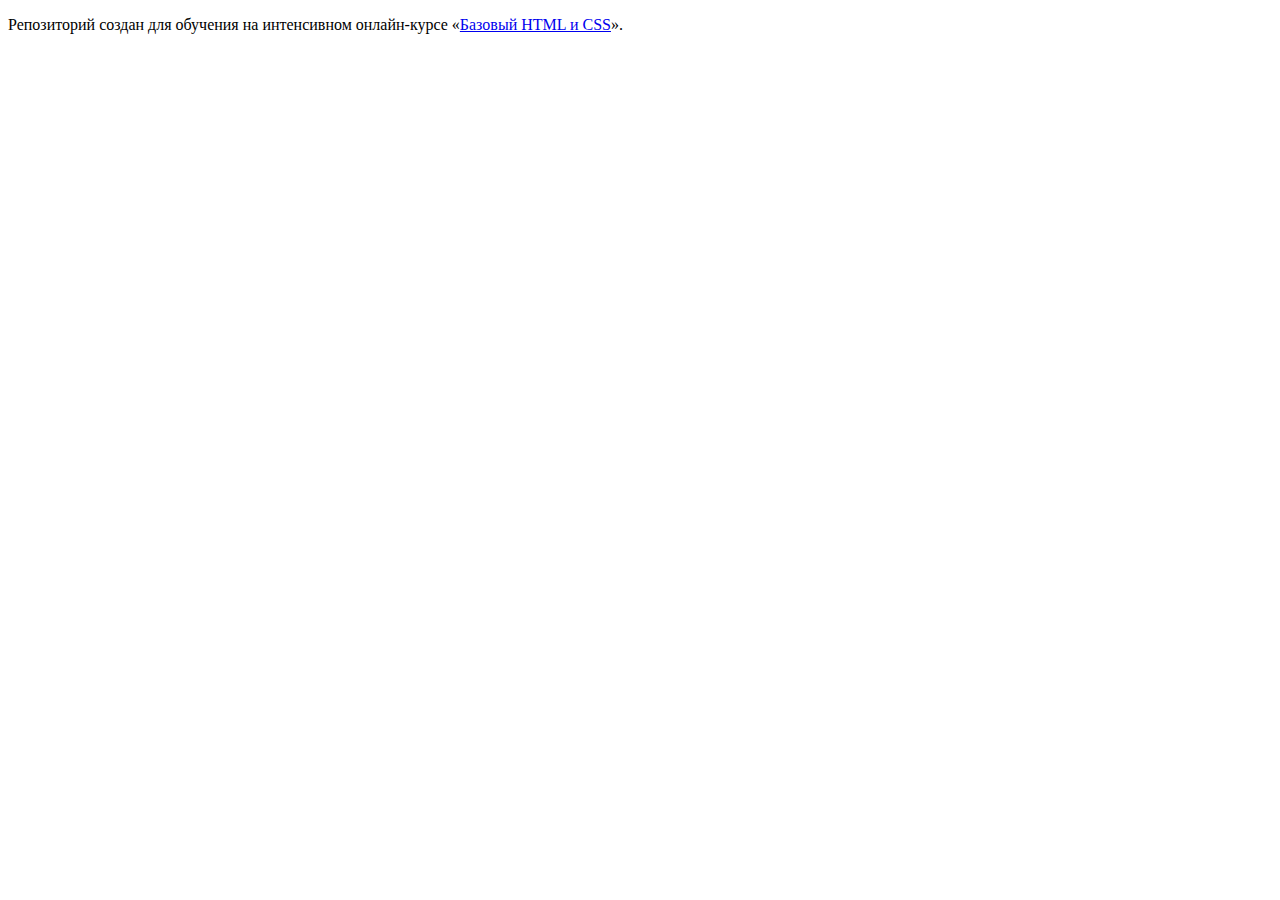
==== index.html @ 4cd9c659 ":hatching_chick:" ====
<!DOCTYPE html>
<html lang="ru">
  <head>
    <meta charset="utf-8">
    <title>HTML Academy: Нёрдс</title>
  </head>
  <body>

    <p>Репозиторий создан для обучения на интенсивном онлайн‑курсе «<a href="https://htmlacademy.ru/intensive/htmlcss">Базовый HTML и CSS</a>».</p>

  </body>
</html>
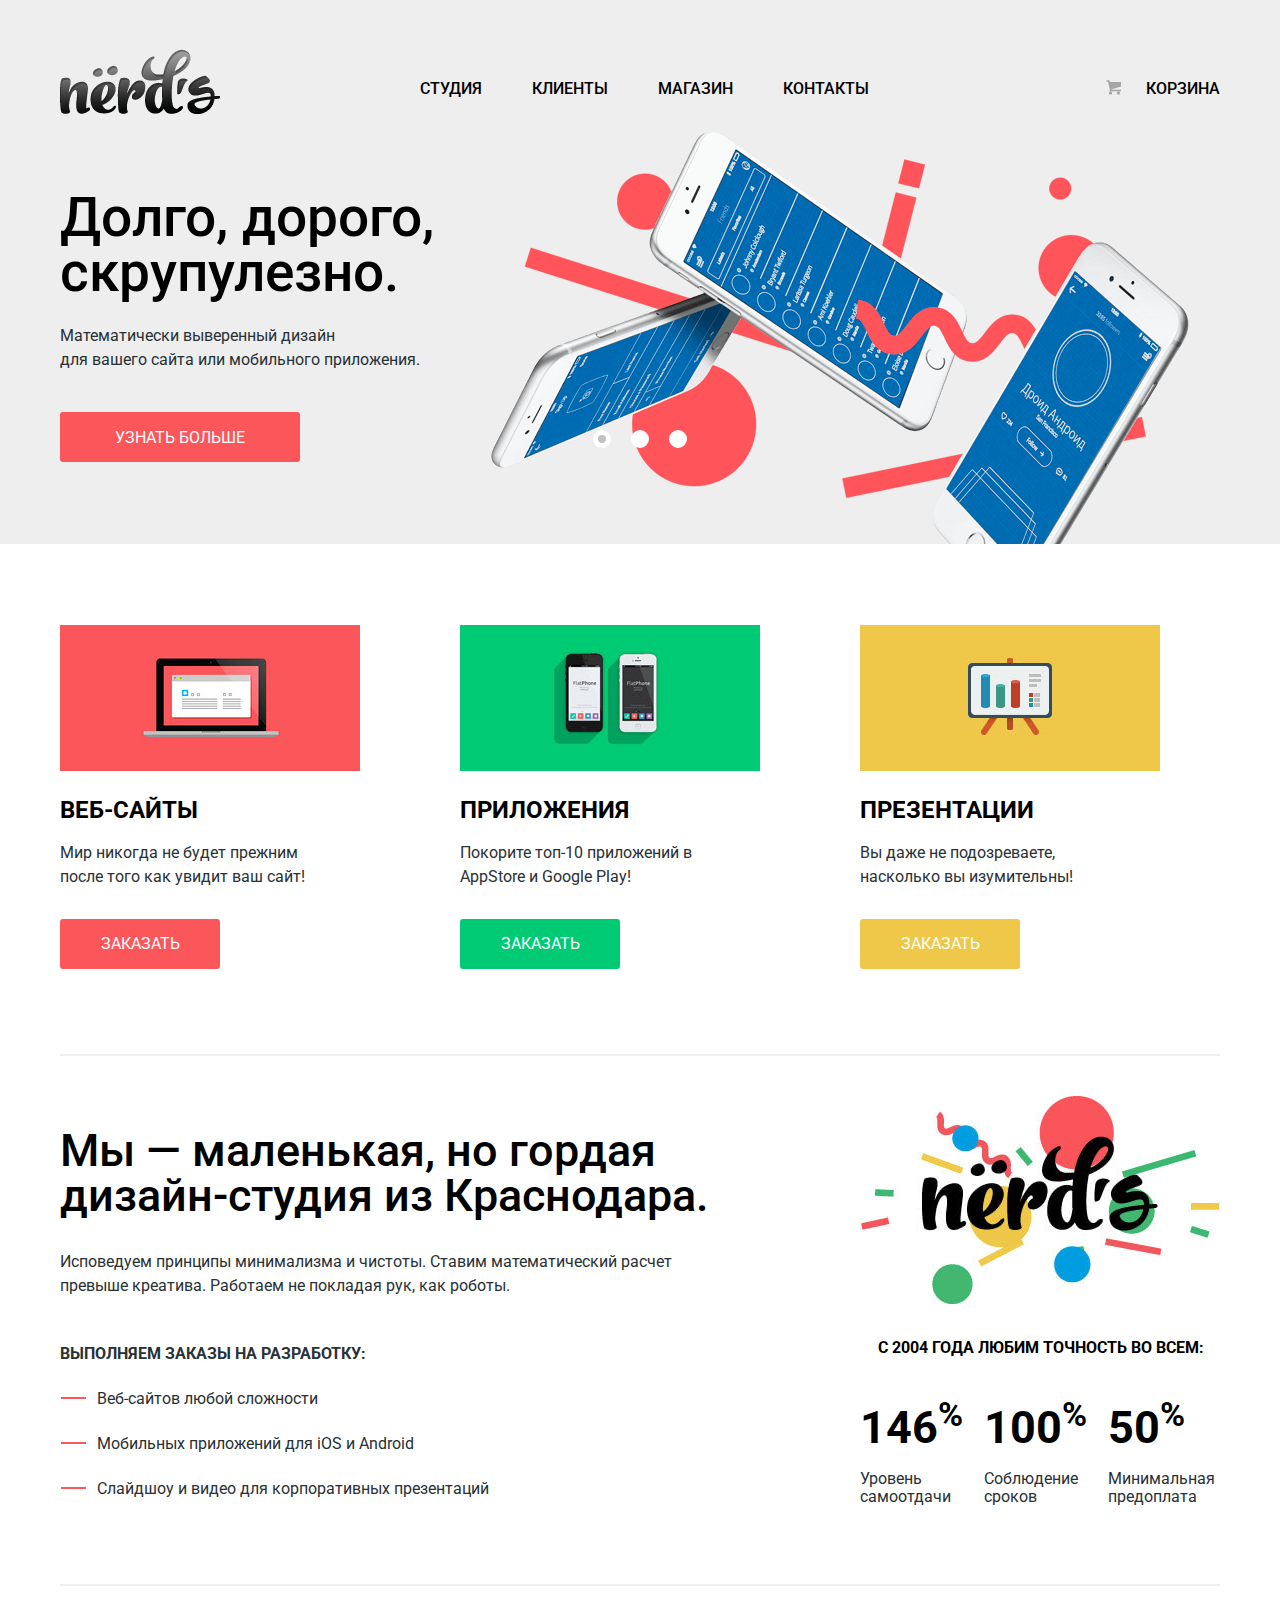
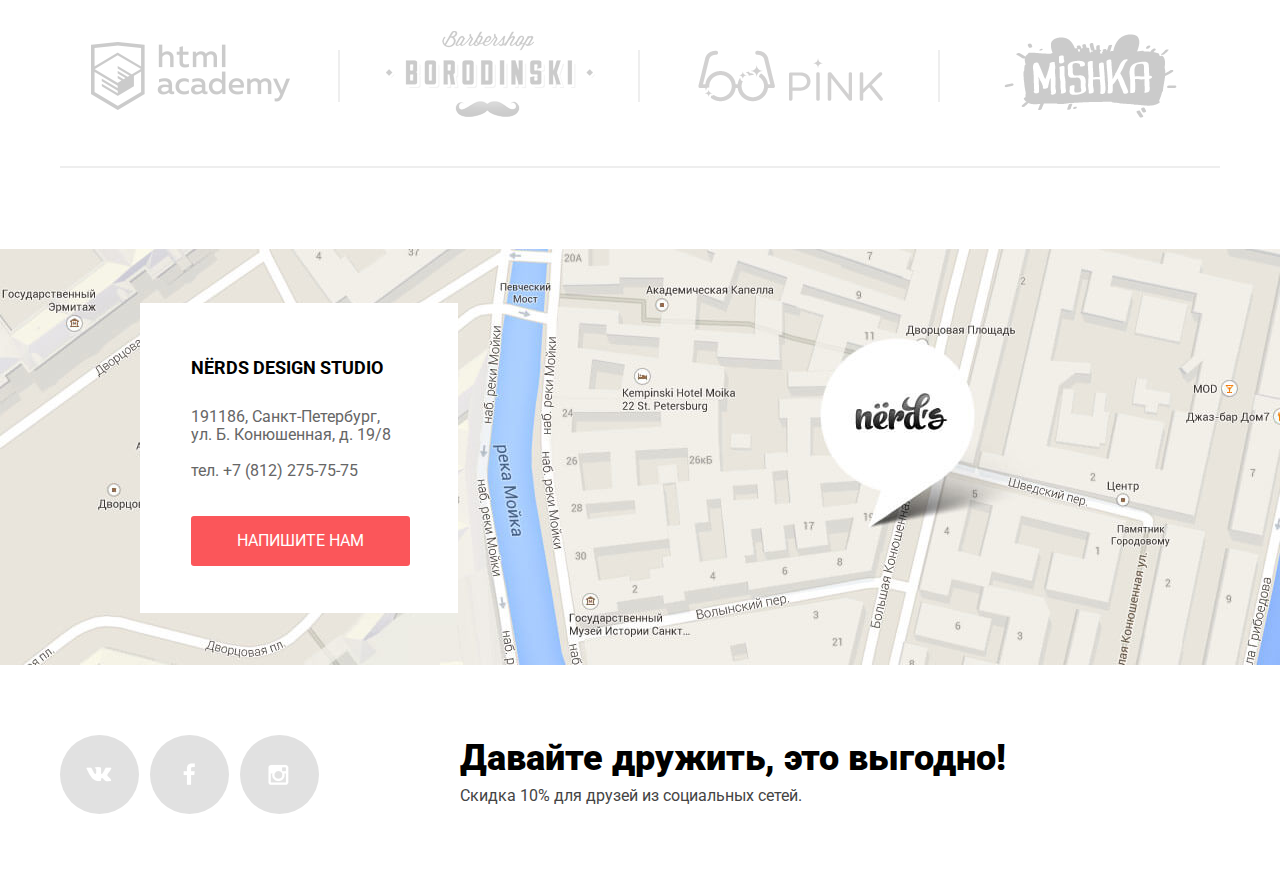
==== commit c55d94b2: "Финальная верстка" ====
--- a/index.html
+++ b/index.html
@@ -2,11 +2,174 @@
 <html lang="ru">
   <head>
     <meta charset="utf-8">
-    <title>HTML Academy: Нёрдс</title>
+    <title>HTML Academy: Нёрдс - Главная</title>
+    <link href="https://fonts.googleapis.com/css?family=Roboto:400,500,700&amp;subset=cyrillic-ext" rel="stylesheet">
+    <link href="css/normalize.css" rel="stylesheet">
+    <link href="css/style.css" rel="stylesheet">
+    <link rel="shortcut icon" href="img/favicon.png" type="image/png">
   </head>
   <body>
-
-    <p>Репозиторий создан для обучения на интенсивном онлайн‑курсе «<a href="https://htmlacademy.ru/intensive/htmlcss">Базовый HTML и CSS</a>».</p>
-
+    <header class="main-header">
+      <div class="container clearfix">
+        <img class="logo-main-page" src="img/logo.png" width="160" height="65" alt="Нёрдс">
+        <nav class="main-menu">
+          <ul>
+            <li>
+              <a href="#">Студия</a>
+            </li>
+            <li>
+              <a href="#">Клиенты</a>
+            </li>
+            <li>
+              <a href="nerds-catalog.html">Магазин</a>
+            </li>
+            <li>
+              <a href="#">Контакты</a>
+            </li>
+          </ul>
+        </nav>
+        <div class="cart-block">
+          <a href="#" class="cart">Корзина</a>
+        </div>
+        <div class="slider">
+            <input type="radio" id="btn-1" name="toggle" checked>
+            <input type="radio" id="btn-2" name="toggle">
+            <input type="radio" id="btn-3" name="toggle">
+          <div class="slider-controls">
+            <label for="btn-1"></label>
+            <label for="btn-2"></label>
+            <label for="btn-3"></label>
+          </div>
+          <div class="slides">
+            <div class="slider-item">
+              <h2 class="slider-title">Долго, дорого, скрупулезно.</h2>
+              <p>Математически выверенный дизайн<br>
+              для вашего сайта или мобильного приложения.</p>
+              <a href="#" class="button know-more">Узнать больше</a>
+            </div>
+            <div class="slider-item">
+              <h2 class="slider-title">Любим математику как никто другой.</h2>
+              <p>Никакого креатива, только математические формулы
+              для расчета идеальных пропорций.</p>
+              <a href="#" class="button know-more">Узнать больше</a>
+            </div>
+            <div class="slider-item">
+              <h2 class="slider-title">Только ночь,<br> только хардкор.</h2>
+              <p>Работать днем, как все? Мы против этого.<br>
+              Ближе к полуночи работа только начинается.</p>
+              <a href="#" class="button know-more">Узнать больше</a>
+            </div>
+          </div>
+        </div>
+      </div>
+    </header>
+    <main>
+      <div class="container above-map">
+        <section class="features clearfix">
+          <div class="feature-item feature-cite">
+            <h2 class="feature-name">Веб-сайты</h2>
+            <p>Мир никогда не будет прежним<br>
+            после того как увидит ваш сайт!</p>
+            <a href="#" class="button btn-cite">Заказать</a>
+          </div>
+          <div class="feature-item feature-app">
+            <h2 class="feature-name">Приложения</h2>
+            <p>Покорите топ-10 приложений в<br>
+            AppStore и Google Play!</p>
+            <a href="#"  class="button btn-app">Заказать</a>
+          </div>
+          <div class="feature-item feature-present">
+            <h2 class="feature-name">Презентации</h2>
+            <p>Вы даже не подозреваете,<br>
+            насколько вы изумительны!</p>
+            <a  href="#" class="button btn-present">Заказать</a>
+          </div>
+        </section>
+        <div class="index-content clearfix">
+          <div class="index-content-left">
+            <h2 class="index-content-title">Мы — маленькая, но гордая
+            дизайн-студия из Краснодара.</h2>
+            <p>Исповедуем принципы минимализма и чистоты. Ставим математический расчет
+            превыше креатива. Работаем не покладая рук, как роботы.</p>
+            <div class="products">
+              <b>Выполняем заказы на разработку:</b>
+              <ul class="products-list">
+                <li>Веб-сайтов любой сложности</li>
+                <li>Мобильных приложений для iOS и Android</li>
+                <li>Слайдшоу и видео для корпоративных презентаций</li>
+              </ul>
+            </div>
+          </div>
+          <div class="advantages-list">
+            <img src="img/nerds-illustration.jpg" width="360" height="208" alt="Нёрдс-лого">
+            <h2 class="advantages-list-title">с 2004 года Любим точность во всем:</h2>
+            <div class="advantages-item">
+              <b class="advantages-title">146<sup>%</sup></b>
+              <span class="advantages-discr">Уровень самоотдачи</span>
+            </div>
+            <div class="advantages-item">
+              <b class="advantages-title">100<sup>%</sup></b>
+              <span class="advantages-discr">Соблюдение сроков</span>
+            </div>
+            <div class="advantages-item">
+              <b class="advantages-title">50<sup>%</sup></b>
+              <span class="advantages-discr">Минимальная предоплата</span>
+            </div>
+          </div>
+        </div>
+        <div class="partners">
+          <a href="https://htmlacademy.ru/intensive/htmlcss"><img src="img/html-academy-logo.png" alt="HTML Academy" width="199" height="68"></a>
+          <a href="#"><img src="img/borodinski-logo.png" width="209" height="90" alt="Borodinski"></a>
+          <a href="#"><img src="img/pink-logo.png" width="185" height="52" alt="Pink"></a>
+          <a href="#"><img src="img/mishka-logo.png" width="173" height="84" alt="Mishka"></a>
+        </div>
+      </div>
+      <div class="map">
+        <img src="img/map.jpg" width="1440" height="416" alt="191186, Санкт-Петербург, ул. Б. Конюшенная, д. 19/8">
+        <iframe class="interactive-map" src="https://www.google.com/maps/embed?pb=!1m14!1m8!1m3!1d7994.423702813197!2d30.325004!3d59.938681!3m2!1i1024!2i768!4f13.1!3m3!1m2!1s0x4696310fca5ba729%3A0xea9c53d4493c879f!2z0JHQvtC70YzRiNCw0Y8g0JrQvtC90Y7RiNC10L3QvdCw0Y8g0YPQuy4sIDE5LCDQodCw0L3QutGCLdCf0LXRgtC10YDQsdGD0YDQsywg0KDQvtGB0YHQuNGPLCAxOTExODY!5e0!3m2!1sru!2s!4v1494169253125" width="1440" height="416" style="border:0;" allowfullscreen>
+        </iframe>
+        <div class="contacts-field">
+          <h2>Nёrds design studio</h2>
+          <p>191186, Санкт-Петербург,<br>
+        ул. Б. Конюшенная, д. 19/8</p>
+          <p>тел. +7 (812) 275-75-75</p>
+          <a href="writeus.html" class="button contact-us">Напишите нам</a>
+        </div>
+      </div>
+    </main>
+    <footer class="main-footer">
+      <div class="container clearfix">
+        <section class="footer-social">
+          <a href="#" class="social-btn social-btn-vk"><i></i>Вконтакте</a>
+          <a href="#" class="social-btn social-btn-fb"><i></i>Фейсбук</a>
+          <a href="#" class="social-btn social-btn-inst"><i></i>Инстаграм</a>
+        </section>
+        <section class="footer-friends">
+          <h2>Давайте дружить, это выгодно!</h2>
+          <p>Скидка 10% для друзей из социальных сетей.</p>
+        </section>
+      </div>
+    </footer>
+    <div class="modal-content">
+      <button class="close-btn" type="button">Закрыть</button>
+      <form class="form-contact" action="#" method="post">
+        <h2>Напишите нам</h2>
+        <p class="form-name">
+          <label for="type-name">Ваше имя:</label>
+          <input name="your-name" id="type-name" type="text" placeholder="Представьтесь, пожалуйста">
+        </p>
+        <p class="form-e-mail">
+          <label for="type-e-mail">Ваш e-mail:</label>
+          <input name="e-mail" id="type-e-mail" type="email" placeholder="Для отправки ответа">
+        </p>
+        <p class="form-message">
+          <label for="type-message">Текст письма:</label>
+          <textarea name="mail-content" id="type-message" rows="5" placeholder="В свободной форме"></textarea>
+        </p>
+        <input class="button send-it" type="submit" value="Отправить">
+      </form>
+    </div>
+    <script src="js/scripts.min.js">
+    </script>
   </body>
 </html>
--- a/css/style.css
+++ b/css/style.css
@@ -0,0 +1,1470 @@
+body {
+  min-width: 1200px;
+  margin: 0;
+
+  font-family: Roboto, Arial, sans-serif;
+  font-size: 16px;
+  line-height: 24px;
+  font-weight: 400;
+  color: #283136;
+
+  background: #ffffff;
+}
+
+.feature-name {
+  font-size: 24px;
+  line-height: 30px;
+  font-weight: 700;
+  color: #000000;
+}
+
+.main-header {
+  background-color: #eeeeee;
+  margin-bottom: 60px;
+}
+
+.container {
+  width: 1160px;
+  padding: 0 20px;
+  margin: 0 auto;
+}
+
+.clearfix::after {
+  content: "";
+  display: table;
+  clear: both;
+}
+
+.logo-main-page {
+  float: left;
+  margin-top: 49px;
+  margin-right: 200px;
+
+  width: 160px;
+  height: 65px;
+}
+
+.logo {
+  float: left;
+  margin-top: 49px;
+  margin-right: 200px;
+
+  width: 160px;
+  height: 65px;
+}
+
+.logo:hover {
+  opacity: 0.8;
+}
+
+.logo:active {
+  opacity: 0.3;
+}
+
+.main-menu {
+  float: left;
+  margin-top: 74px;
+
+  width: 600px;
+}
+
+.main-menu ul {
+  margin: 0;
+  padding: 0;
+  list-style: none;
+
+  font-size: 0;
+}
+
+.main-menu li {
+  display: inline-block;
+  margin-right: 50px;
+
+  vertical-align: top;
+
+  font-size: 16px;
+  line-height: 30px;
+  font-weight: 500;
+  text-transform: uppercase;
+}
+
+.main-menu li:last-child {
+  margin-right: 0;
+}
+
+.main-menu a {
+  display: block;
+  padding-bottom: 5px;
+
+  color: #000000;
+  text-decoration: none;
+}
+
+.main-menu a:hover {
+  color: #fb565a;
+}
+
+.main-menu a:active {
+  color: #000000;
+  opacity: 0.3;
+}
+
+.cart-block {
+  float: right;
+  margin-top: 74px;
+
+
+  max-width: 160px;
+}
+
+.cart {
+  display: inline-block;
+  vertical-align: top;
+  padding-left: 86px;
+  position: relative;
+
+
+  font-size: 16px;
+  line-height: 30px;
+  font-weight: 500;
+  color: #000000;
+  text-transform: uppercase;
+  text-decoration: none;
+}
+
+.cart:hover {
+  color: #fb565a;
+}
+
+.cart:active {
+  color: rgba(0,0,0,0.3);
+}
+
+.cart::before {
+  content: "";
+
+  position: absolute;
+  width: 15px;
+  height: 15px;
+
+
+  top: 6px;
+  left: 46px;
+  background: url("../img/sprite.png") no-repeat -20px -20px;
+}
+
+.current-place {
+  border-bottom: 2px solid #fb565a;
+}
+
+.slider {
+  position: relative;
+  width: 1160px;
+  height: 430px;
+  clear: both;
+}
+
+.slider input[type=radio] {
+  position:absolute;
+  opacity:0;
+}
+
+.slider-controls {
+  position: absolute;
+  bottom: 96px;
+  width: 200px;
+  height: 18px;
+
+  left: 50%;
+  margin-left: -100px;
+  text-align: center;
+  z-index: 1000;
+}
+
+.slider-controls label {
+  display: inline-block;
+  width: 8px;
+  height: 8px;
+  margin: 0 8px;
+  border: 5px solid white;
+  border-radius: 50%;
+  background: white;
+  vertical-align: top;
+  border-radius: 50%;
+  cursor: pointer;
+}
+
+#btn-1:checked ~ .slider-controls label[for="btn-1"],
+#btn-2:checked ~ .slider-controls label[for="btn-2"],
+#btn-3:checked ~ .slider-controls label[for="btn-3"] {
+  background: #c1c1c1;
+}
+
+.slider-item {
+  position: absolute;
+  top: 0;
+  left: 0;
+  width: 100%;
+  height: 100%;
+  overflow: hidden;
+}
+
+.slider-title {
+  margin: 0;
+  margin-top: 76px;
+  margin-bottom: 24px;
+  width: 530px;
+
+  font-size: 55px;
+  line-height: 55px;
+  font-weight: 500;
+  color: #000000;
+}
+
+.slider-item p {
+  margin: 0;
+  padding: 0;
+  margin-bottom: 40px;
+
+  width: 420px;
+
+  color: #283136;
+  font-size: 16px;
+  line-height: 24px;
+  font-weight: 400;
+}
+
+.slider-item:nth-child(1) {
+  background-image: url("../img/slide1.png");
+  background-repeat: no-repeat;
+  background-position: 431px 17px;
+}
+
+.slider-item:nth-child(2) {
+  background-image: url("../img/slide2.png");
+  background-repeat: no-repeat;
+  background-position: 496px 0;
+}
+
+.slider-item:nth-child(3) {
+  background-image: url("../img/slide3.png");
+  background-repeat: no-repeat;
+  background-position: 401px 18px;
+}
+
+.slider-item {
+  display: none;
+}
+
+#btn-1:checked ~ .slides .slider-item:nth-child(1) {
+  display: block;
+}
+#btn-2:checked ~ .slides .slider-item:nth-child(2) {
+  display: block;
+}
+#btn-3:checked ~ .slides .slider-item:nth-child(3) {
+  display: block;
+}
+
+.button {
+  display: block;
+
+  font-family: Roboto, Arial, sans-serif;
+  color: #ffffff;
+  font-size: 16px;
+  line-height: 18px;
+  text-transform: uppercase;
+  text-decoration: none;
+  border: none;
+  border-radius: 3px;
+  cursor: pointer;
+}
+
+.know-more {
+  width: 240px;
+  padding: 17px 51px 15px;
+  text-align: center;
+  box-sizing: border-box;
+
+  background-color: #fb565a;
+}
+
+.know-more:hover {
+  background-color: #e74246;
+}
+
+.know-more:active {
+  box-shadow: inset 0 3px 0 0 #c13135;
+  background-color: #d7373b;
+  color: rgba(255,255,255,0.3);
+}
+
+.catalog-title {
+  font-size: 55px;
+  line-height: 55px;
+  font-weight: 500;
+  color: #000000;
+
+  text-align: center;
+
+  clear: both;
+  width: 760px;
+  margin: 0 auto;
+  padding-top: 75px;
+  padding-bottom: 110px;
+}
+
+.features {
+  margin-top: 81px;
+  margin-bottom: 40px;
+  padding-bottom: 85px;
+  border-bottom: 2px solid #eeeeee;
+}
+
+.feature-item {
+  float: left;
+  width: 300px;
+  margin-right: 100px;
+}
+
+.feature-item:last-child {
+  margin-right: 0;
+}
+
+.feature-cite {
+  background: url("../img/feature-1.jpg") no-repeat 0 0;
+}
+
+.feature-app {
+  background: url("../img/feature-2.jpg") no-repeat 0 0;
+}
+
+.feature-present {
+  background: url("../img/feature-3.jpg") no-repeat 0 0;
+}
+
+.feature-name {
+  text-transform: uppercase;
+  margin: 0;
+  margin-top: 170px;
+}
+
+.feature-item p {
+  margin-bottom: 30px;
+}
+
+.btn-cite {
+  width: 160px;
+  padding: 16px 39px;
+  text-align: center;
+  box-sizing: border-box;
+  background-color: #fb565a;
+}
+
+.btn-cite:hover {
+  background-color: #e74246;
+}
+
+.btn-cite:active {
+  box-shadow: inset 0 3px 0 0 #c13135;
+  background-color: #d7373b;
+  color: rgba(255,255,255,0.3);
+}
+
+.btn-app {
+  width: 160px;
+  padding: 16px 39px;
+  text-align: center;
+  box-sizing: border-box;
+  background-color: #00ca74;
+}
+
+.btn-app:hover {
+  background-color: #00bc6c;
+}
+
+.btn-app:active {
+  box-shadow: inset 0 3px 0 0 #009958;
+  background-color: #00aa62;
+  color: rgba(255,255,255,0.3);
+}
+
+
+.btn-present {
+  width: 160px;
+  padding: 16px 39px;
+  text-align: center;
+  box-sizing: border-box;
+  background-color: #efc84a;
+}
+
+.btn-present:hover {
+  background-color: #eab534;
+}
+
+.btn-present:active {
+  box-shadow: inset 0 3px 0 0 #ce961f;
+  background-color: #e5a722;
+  color: rgba(255,255,255,0.3);
+}
+
+.index-content {
+  padding-bottom: 75px;
+}
+
+.index-content-left {
+  float: left;
+  width: 680px;
+}
+
+.index-content-title {
+  margin-top: 32px;
+  margin-bottom: 32px;
+  font-size: 45px;
+  font-weight: 500;
+  line-height: 45px;
+  color: #000000;
+}
+
+.index-content-left p {
+  margin-bottom: 44px;
+}
+
+.products b {
+  display: block;
+
+  font-size: 16px;
+  line-height: 24px;
+  font-weight: 700;
+  text-transform: uppercase;
+}
+
+.products ul {
+  margin: 0;
+  padding: 0;
+  list-style: none;
+}
+
+.products li {
+  margin-top: 21px;
+  padding-left: 37px;
+
+  position: relative;
+}
+
+.products li::before {
+  content: "";
+
+  position: absolute;
+
+  width: 25px;
+  height: 2px;
+
+  top: 10px;
+  left: 1px;
+
+  background-color: #fb565a;
+}
+
+.advantages-list {
+  float: right;
+  width: 360px;
+}
+
+.advantages-list-title {
+  font-size: 16px;
+  line-height: 24px;
+  color: #000000;
+  font-weight: 700;
+  text-transform: uppercase;
+
+  margin-top: 25px;
+  margin-bottom: 45px;
+  margin-left: 18px;
+}
+
+.advantages-item {
+  display: inline-block;
+  margin-right: 20px;
+  width: 100px;
+}
+
+.advantages-item:last-child {
+  margin-right: 0;
+}
+
+.advantages-title {
+  display: block;
+  margin-bottom: 20px;
+
+  font-size: 45px;
+  line-height: 45px;
+  font-weight: 700;
+  color: #000000;
+}
+
+.advantages-discr {
+  display: block;
+
+  font-size: 16px;
+  line-height: 18px;
+}
+
+.map {
+  margin: 0 auto;
+  width: 1440px;
+  height: 416px;
+}
+
+.partners {
+  display: flex;
+  flex-direction: row;
+  flex-wrap: wrap;
+  justify-content: flex-start;
+  align-items: center;
+
+  margin-bottom: 80px;
+  min-height: 178px;
+  padding-top: 2px;
+
+  border-top: 2px solid #eeeeee;
+  border-bottom: 2px solid #eeeeee;
+}
+
+.partners a {
+  display: flex;
+  position: relative;
+  box-sizing: border-box;
+  width: 280px;
+  margin-right: 20px;
+  padding-right: 20px;
+  margin-bottom: 3px;
+}
+
+.partners a:nth-child(4n) {
+  padding-right: 0;
+  width: 260px;
+  margin-right: 0;
+}
+
+.partners a::after {
+  content: "";
+  position: absolute;
+
+  width: 2px;
+  height: 52px;
+
+  top: 50%;
+  left: 278px;
+  margin-top: -26px;
+  background-color: #eeeeee;
+}
+
+.partners a:nth-child(4n)::after {
+  content: "";
+  display: none;
+}
+
+.partners img {
+  margin-left: auto;
+  margin-right: auto;
+
+  opacity: 0.2;
+}
+
+.partners img:hover {
+  opacity: 1;
+}
+
+.partners img:active {
+  opacity: 0.1;
+}
+
+.map {
+  position: relative;
+}
+
+.interactive-map {
+  position: absolute;
+  top: 0;
+  left: 0;
+  z-index: 10;
+}
+
+.contacts-field {
+  position: absolute;
+  left: 140px;
+  top: 54px;
+
+  width: 318px;
+  background-color: #ffffff;
+  z-index: 20;
+}
+
+.contacts-field h2 {
+  margin: 0;
+  padding: 0;
+  margin-top: 50px;
+  margin-bottom: 25px;
+  margin-left: 51px;
+
+  color: #000000;
+  font-size: 18px;
+  line-height: 30px;
+  font-weight: 700;
+  text-transform: uppercase;
+}
+
+.contacts-field p {
+  margin: 0;
+  padding: 0;
+  margin-left: 51px;
+  margin-bottom: 18px;
+
+  color: #666666;
+  font-size: 16px;
+  line-height: 18px;
+  font-weight: 400;
+}
+
+.contact-us {
+  width: 219px;
+  padding: 16px 40px;
+  box-sizing: border-box;
+  text-align: center;
+  background-color: #fb565a;
+  margin-top: 36px;
+  margin-left: 51px;
+  margin-bottom: 47px;
+  outline: none;
+}
+
+.contact-us:hover {
+  background-color: #e74246;
+}
+
+.contact-us:active {
+  box-shadow: inset 0 3px 0 0 #c13135;
+  background-color: #d7373b;
+  color: rgba(255,255,255,0.3);
+}
+
+.modal-content {
+  display: none;
+  position: fixed;
+  z-index: 2000;
+  width: 960px;
+  box-sizing: border-box;
+  bottom: 180px;
+  left: 50%;
+  margin-left: -480px;
+  background-color: #ffffff;
+  padding-left: 100px;
+  padding-right: 100px;
+  box-shadow: 0 15px 60px -2px #616262;
+}
+
+.modal-content-show {
+  display: block;
+}
+
+.close-btn {
+  position: absolute;
+  width: 21px;
+  height: 21px;
+
+  top: 78px;
+  right: 90px;
+
+  font-size: 0;
+  cursor: pointer;
+  border: none;
+  outline: none;
+  background: url("../img/sprite.png") no-repeat -20px -83px;
+  opacity: 0.3;
+}
+
+.close-btn:hover {
+  opacity: 1;
+}
+
+.close-btn:active {
+  opacity: 0.1;
+}
+
+.form-contact {
+  font-family: Roboto, Arial, sans-serif;
+  font-size: 0;
+}
+
+.form-contact h2 {
+  font-size: 45px;
+  line-height: 45px;
+  font-weight: 500;
+  color: #000000;
+
+  padding: 0;
+  margin: 0;
+  margin-top: 64px;
+  margin-bottom: 35px;
+}
+
+.form-contact label {
+  font-family: Roboto, Arial, sans-serif;
+  font-size: 16px;
+  line-height: 18px;
+  font-weight: 700;
+  color: #000000;
+  margin-bottom: 10px;
+}
+
+.form-name, .form-e-mail {
+  display: inline-block;
+  width: 360px;
+}
+
+.form-name input, .form-e-mail input {
+  width: 360px;
+  margin: 0;
+  box-sizing: border-box;
+  padding: 15px;
+
+  font-family: Roboto, Arial, sans-serif;
+  font-size: 16px;
+  line-height: 18px;
+  font-weight: 400;
+  color: rgba(68,68,68,0.5);
+
+  outline: none;
+  border: 2px solid #d7dcde;
+  border-radius: 5px;
+}
+
+.form-name {
+  padding: 0;
+  margin: 0;
+  margin-right: 40px;
+}
+
+.form-e-mail {
+  padding: 0;
+  margin: 0;
+}
+
+.form-message {
+  width: 960px;
+  margin-top: 33px;
+  margin-bottom: 47px;
+}
+
+.form-message textarea {
+  display: block;
+  width: 760px;
+  box-sizing: border-box;
+  margin: 0;
+  padding: 15px;
+
+  font-family: Roboto, Arial, sans-serif;
+  font-size: 16px;
+  line-height: 18px;
+  font-weight: 400;
+  color: rgba(68,68,68,0.5);
+
+  outline: none;
+  resize: none;
+  border: 2px solid #d7dcde;
+  border-radius: 5px;
+}
+
+.form-name input:hover, .form-e-mail input:hover,
+.form-message textarea:hover {
+  border: 2px solid #b4b9bb;
+}
+
+.form-name input:focus, .form-e-mail input:focus,
+.form-message textarea:focus {
+  border: 2px solid #000000;
+  color: rgba(68,68,68,1)
+}
+
+.form-contact input:invalid {
+  color: #e74246;
+  border: 2px solid #e74246;
+}
+
+.send-it {
+  width: 260px;
+  padding: 17px 60px 15px;
+  margin-bottom: 85px;
+  text-align: center;
+  box-sizing: border-box;
+  background-color: #fb565a;
+  outline: none;
+}
+
+.send-it:hover {
+  background-color: #e74246;
+}
+
+.send-it:active {
+  box-shadow: inset 0 3px 0 0 #c13135;
+  background-color: #d7373b;
+  color: rgba(255,255,255,0.3);
+}
+
+.main-footer {
+  background-color: #ffffff;
+  padding-top: 70px;
+  padding-bottom: 70px;
+}
+
+.footer-social {
+  float: left;
+  width: 260px;
+  margin-right: 140px;
+
+  font-size: 0;
+}
+
+.social-btn {
+  position: relative;
+  display: inline-block;
+  width: 79px;
+  height: 79px;
+  margin-right: 11px;
+
+  font-size: 0;
+  vertical-align: top;
+  text-decoration: none;
+
+  border-radius: 50%;
+  background-color: #e1e1e1;
+}
+
+.social-btn:hover {
+  background-color: #e74246;
+}
+
+.social-btn:active {
+  box-shadow: inset 0 3px 0 0 #c13135;
+  background-color: #d7373b;
+}
+
+.social-btn:last-child {
+  margin-right: 0;
+}
+
+.social-btn-vk i {
+  position: absolute;
+  display: block;
+
+  width: 26px;
+  height: 15px;
+
+  top: 32px;
+  left: 26px;
+
+  background: url("../img/sprite.png") no-repeat -182px -150px;
+}
+
+.social-btn-vk:active i {
+  opacity: 0.3;
+}
+
+.social-btn-fb i {
+  position: absolute;
+  display: block;
+
+  width: 12px;
+  height: 22px;
+
+  top: 28px;
+  left: 33px;
+
+  background: url("../img/sprite.png") no-repeat -81px -83px;
+}
+
+.social-btn-fb:active i {
+  opacity: 0.3;
+}
+
+.social-btn-inst i {
+  position: absolute;
+  display: block;
+
+  width: 21px;
+  height: 21px;
+
+  top: 29px;
+  left: 28px;
+
+  background: url("../img/sprite.png") no-repeat -133px -83px;
+}
+
+.social-btn-inst:active i {
+  opacity: 0.3;
+}
+
+
+.footer-friends {
+  float: left;
+  width: 560px;
+}
+
+.footer-friends h2 {
+  margin: 0;
+  padding: 0;
+  margin-top: 5px;
+
+  color: #000000;
+  font-size: 36px;
+  line-height: 36px;
+  font-weight: 900;
+}
+
+.footer-friends p {
+  margin: 0;
+  padding: 0;
+  margin-top: 9px;
+
+  color: #444444;
+  font-size: 16px;
+  line-height: 22px;
+  font-weight: 400;
+}
+
+.above-map {
+  padding-bottom: 1px;
+}
+
+.catalog-left-column {
+  float: left;
+  width: 300px;
+}
+
+.catalog-right-column {
+  float: right;
+  width: 760px;
+}
+
+.filters {
+  font-family: Roboto, Arial, sans-serif;
+}
+
+ .filters h2 {
+  margin: 0;
+  margin-bottom: 45px;
+
+  font-size: 18px;
+  line-height: 30px;
+  font-weight: 700;
+  color: #000000;
+  text-transform: uppercase;
+ }
+
+ .filter-price {
+   width: 260px;
+   margin-bottom: 58px;
+ }
+
+ .range-controls {
+  position: relative;
+  height: 41px;
+  border-radius: 5px;
+  background: #eeeeee;
+  padding-top: 39px;
+  padding-right: 20px;
+  padding-left: 20px;
+  margin-bottom: 15px;
+}
+
+.range-controls .scale {
+  height: 2px;
+  background: #d7dcde;
+}
+
+.range-controls .bar {
+  width: 100%;
+  height: 2px;
+  background: #00ca74;
+}
+
+.range-controls .bar-control {
+  position: absolute;
+  top: 30px;
+  left: 0px;
+  width: 4px;
+  height: 4px;
+  border: 8px solid #fff;
+  cursor: pointer;
+  border-radius: 50%;
+  background: #ababab;
+  box-shadow: 0 2px 1px 0 #cccdcd;
+}
+
+.range-controls .bar-control-min {
+  left: 20px;
+}
+
+.range-controls .bar-control-max {
+  left: 222px;
+}
+
+.price-controls{
+  font-size: 0;
+}
+
+.price-controls label {
+  display: inline-block;
+  width: 116px;
+  font-size: 16px;
+  vertical-align: middle;
+  text-transform: uppercase;
+}
+
+.min-price {
+  margin-right: 26px;
+}
+
+.price-controls input {
+  font-size: 16px;
+  width: 60px;
+  margin-left: 9px;
+  padding: 8px 10px;
+  text-align: center;
+  color: #283136;
+  border: none;
+  border-radius: 5px;
+  background: #eeeeee;
+  outline: none;
+}
+
+.filter-grid {
+  margin-bottom: 35px;
+}
+
+.filter-grid h2 {
+  margin-bottom: 18px;
+}
+
+.filter-grid label {
+  cursor: pointer;
+  color: #283136;
+}
+
+.filter-grid label:hover {
+  color: #000000;
+}
+
+.filter-grid label::before {
+  content: "";
+  display: inline-block;
+  vertical-align: middle;
+  margin-right: 10px;
+  width: 25px;
+  height: 25px;
+  background: url("../img/sprite.png") no-repeat -205px -20px;
+  opacity: 0.4;
+}
+
+input[name="grid-select"]:checked + label::before {
+  background: url("../img/sprite.png") no-repeat -194px -85px;
+  opacity: 1;
+}
+
+input[name="grid-select"]:checked + label {
+  color: #000000;
+}
+
+input[name="grid-select"]:disabled + label::before {
+  opacity: 0.1;
+}
+
+input[name="grid-select"]:disabled + label {
+  color: rgba(40,49,54,0.3);
+  cursor: default;
+}
+
+.filter-grid label:hover {
+  color: #000000;
+}
+
+ .filter-features {
+  margin-bottom: 45px;
+}
+
+.filter-features h2 {
+  margin-bottom: 18px;
+}
+
+.filter-features label {
+  cursor: pointer;
+  color: #283136;
+}
+
+.filter-features label:hover {
+  color: #000000;
+}
+
+.filter-features label::before {
+  content: "";
+  display: inline-block;
+  vertical-align: middle;
+  margin-right: 10px;
+  width: 23px;
+  height: 23px;
+  background: url("../img/sprite.png") no-repeat -75px -20px;
+  opacity: 0.4;
+}
+
+.filter-checkbox:checked + label::before {
+  width: 27px;
+  height: 23px;
+  margin-right: 6px;
+  background: url("../img/sprite.png") no-repeat -138px -20px;
+  opacity: 1;
+}
+
+.filter-checkbox:checked + label {
+  color: #000000;
+}
+
+.filters input:disabled {
+  opacity: 0.1;
+}
+
+ .show-it {
+  width: 260px;
+  box-sizing: border-box;
+  padding: 17px 88px 15px;
+  background-color: #eeeeee;
+  color: #000000;
+  font-weight: 500;
+  outline: none;
+ }
+
+.show-it:hover {
+  background-color: #dfdfdf;
+ }
+
+ .show-it:active {
+  box-shadow: inset 0 3px 0 0 #bfbfbf;
+  background-color: #d5d5d5;
+  color: rgba(0,0,0,0.3);
+ }
+
+.sort {
+  margin-bottom: 56px;
+ }
+
+.sort h2 {
+  float: left;
+  width: 200px;
+  margin: 0;
+
+  font-size: 18px;
+  line-height: 18px;
+  font-weight: 700;
+  text-transform: uppercase;
+ }
+
+.sort-nav {
+  float: right;
+  width: 500px;
+  font-size: 0;
+  line-height: 18px;
+  text-align: right;
+  margin: 0;
+  padding: 0;
+}
+
+.sort-btn {
+  display: inline-block;
+  vertical-align: top;
+  margin: 0;
+  margin-right: 28px;
+  padding: 0;
+  border: none;
+  outline: none;
+  background: none;
+  cursor: pointer;
+
+  font-size: 14px;
+  line-height: 18px;
+  font-weight: 400;
+  color: #000000;
+  text-transform: uppercase;
+  opacity: 0.3;
+}
+
+.btn-decrease {
+  font-size: 0;
+  width: 9px;
+  height: 9px;
+  margin: 0;
+  margin-right: 20px;
+  vertical-align: middle;
+  background: url("../img/sprite.png") no-repeat -20px -144px;
+  opacity: 0.3;
+}
+
+.btn-increase {
+  font-size: 0;
+  width: 9px;
+  height: 9px;
+  margin: 0;
+  vertical-align: middle;
+  background: url("../img/sprite.png") no-repeat -133px -144px;
+  opacity: 0.3;
+}
+
+.sort-btn:hover,
+.btn-decrease:hover,
+.btn-increase:hover {
+  opacity: 0.6;
+}
+
+.sort-btn:active,
+.btn-decrease:active,
+.btn-increase:active {
+  opacity: 1;
+}
+
+.sort-btn-current,
+.sort-btn-current:hover,
+.sort-btn-current:active {
+  opacity: 1;
+  cursor: default;
+}
+
+.catalog {
+  width: 760px;
+  margin-bottom: 60px;
+}
+
+.catalog-item {
+  position: relative;
+  float: left;
+  width: 360px;
+  padding-top: 40px;
+  margin-right: 40px;
+  margin-bottom: 36px;
+  line-height: 0;
+}
+
+.catalog-item::before {
+  content: "";
+
+  position: absolute;
+  width: 360px;
+  height: 40px;
+
+
+  top: 0;
+  left: 0;
+  background: url("../img/browser.png") no-repeat center;
+  opacity: 0.12;
+}
+
+.catalog-item:nth-child(2n) {
+  margin-right: 0;
+}
+
+.catalog-item:nth-last-child(2),
+.catalog-item:last-child {
+  margin-bottom: 0;
+}
+
+.catalog-item-hover {
+  display: none;
+  position: absolute;
+  left: 0;
+  bottom: 0;
+
+  width: 360px;
+
+  background-color: #eeeeee;
+  padding-top: 1px;
+  padding-bottom: 1px;
+  cursor: pointer;
+}
+
+.catalog-item-hover h2 {
+  font-size: 18px;
+  line-height: 30px;
+  font-weight: 700;
+  color: #000000;
+  text-transform: uppercase;
+
+  width: 160px;
+  margin: 0 auto;
+  margin-top: 31px;
+  margin-bottom: 20px;
+
+  text-align: center;
+}
+
+.catalog-item-hover a {
+  text-decoration: none;
+  color: #000000;
+}
+
+.catalog-item-hover p {
+  width: 240px;
+  margin: 0 auto;
+  margin-bottom: 28px;
+  text-align: center;
+
+  font-size: 16px;
+  line-height: 18px;
+  font-weight: 400;
+  color: #666666;
+}
+
+.buy-it {
+  width: 200px;
+  margin: 0 auto;
+  margin-bottom: 41px;
+  padding: 17px 57px 15px;
+  box-sizing: border-box;
+
+  font-size: 16px;
+  line-height: 18px;
+  font-weight: 500;
+  color: #ffffff;
+  background-color: #fb565a;
+  outline: none;
+}
+
+.buy-it:hover {
+  background-color: #e74246;
+}
+
+.buy-it:active {
+  box-shadow: inset 0 3px 0 0 #c13135;
+  background-color: #d7373b;
+  color: rgba(255,255,255,0.3);
+}
+
+.catalog-item:hover .catalog-item-hover,
+.catalog-item-hover:hover {
+  display: block;
+}
+
+.catalog-item:hover::before {
+  opacity: 1;
+}
+
+.catalog-item:hover {
+  box-shadow: 0 7px 8px -2px #cfcfcf;
+}
+
+
+.pages {
+  width: 460px;
+  margin-bottom: 55px;
+}
+
+.pages ul {
+  margin: 0;
+  padding: 0;
+  list-style: none;
+
+  font-size: 0;
+}
+
+.pages li {
+  display: inline-block;
+  margin-right: 10px;
+
+  vertical-align: top;
+
+  font-size: 16px;
+  line-height: 18px;
+  font-weight: 500;
+  text-transform: uppercase;
+}
+
+.pages li:last-child {
+  margin-right: 0;
+}
+
+.pages a {
+  display: block;
+
+
+  color: #000000;
+  text-decoration: none;
+}
+
+.page-btn {
+  width: 50px;
+  box-sizing: border-box;
+  padding: 17px 21px 15px;
+  background-color: #eeeeee;
+  border-radius: 3px;
+  text-align: center;
+  vertical-align: middle;
+
+  font-family: Roboto, Arial, sans-serif;
+  font-size: 16px;
+  line-height: 18px;
+  font-weight: 500;
+  color: #000000;
+}
+
+.page-btn:hover {
+  background-color: #dfdfdf;
+ }
+
+ .page-btn:active {
+  box-shadow: inset 0 3px 0 0 #bfbfbf;
+  background-color: #d5d5d5;
+  color: rgba(0,0,0,0.3);
+ }
+
+.page-btn-next {
+  width: 260px;
+  box-sizing: border-box;
+  padding: 17px 78px 15px;
+  background-color: #eeeeee;
+  border-radius: 3px;
+
+  font-family: Roboto, Arial, sans-serif;
+  font-size: 16px;
+  line-height: 18px;
+  font-weight: 500;
+  color: #000000;
+}
+
+.page-btn-next:hover {
+  background-color: #dfdfdf;
+ }
+
+ .page-btn-next:active {
+  box-shadow: inset 0 3px 0 0 #bfbfbf;
+  background-color: #d5d5d5;
+  color: rgba(0,0,0,0.3);
+ }
+
+.current-page {
+  width: 50px;
+  height: 50px;
+  box-sizing: border-box;
+  padding: 14px 15px;
+  background-color: #ffffff;
+  border: 3px solid #dbdbdb;
+  cursor: default;
+}
+
+.current-page:hover {
+  background-color: #ffffff;
+  border: 3px solid #dbdbdb;
+}
+
+.current-page:active {
+  background-color: #ffffff;
+  border: 3px solid #dbdbdb;
+  box-shadow: none;
+  color: #000000;
+}
